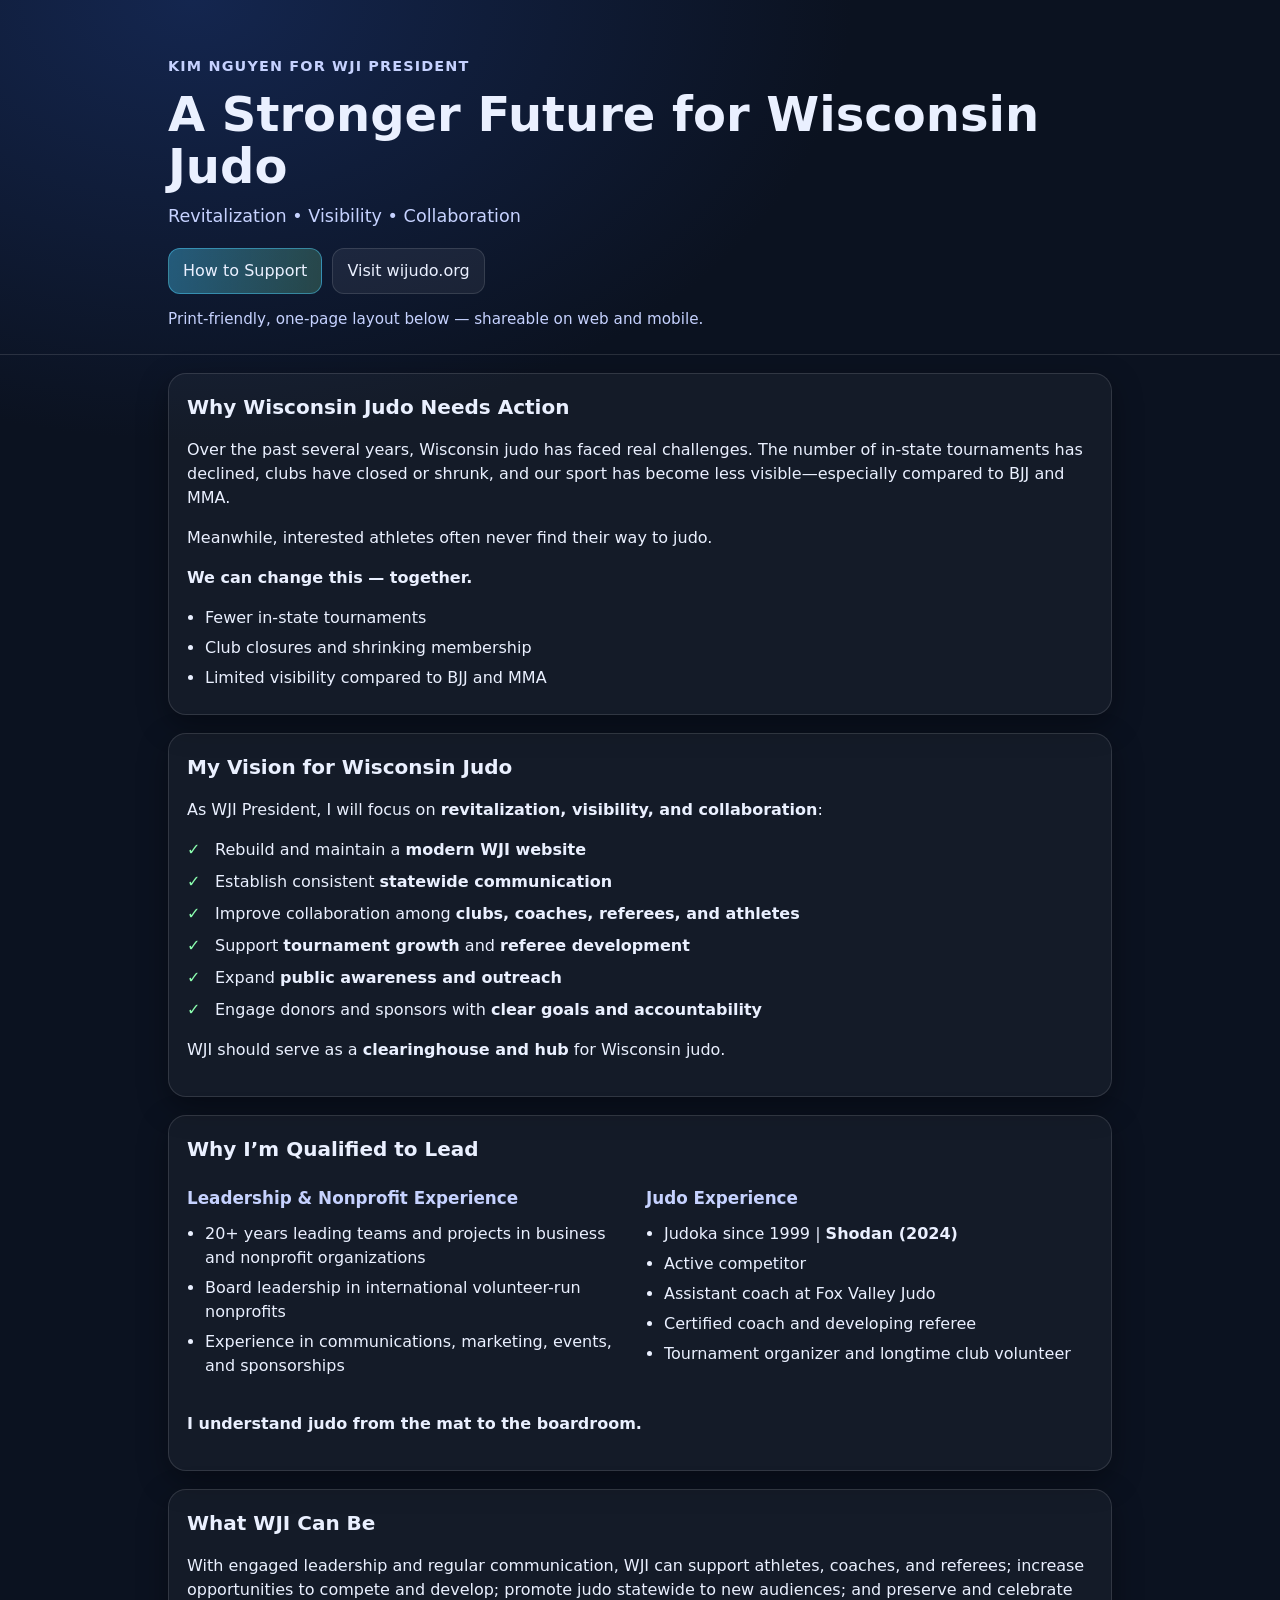
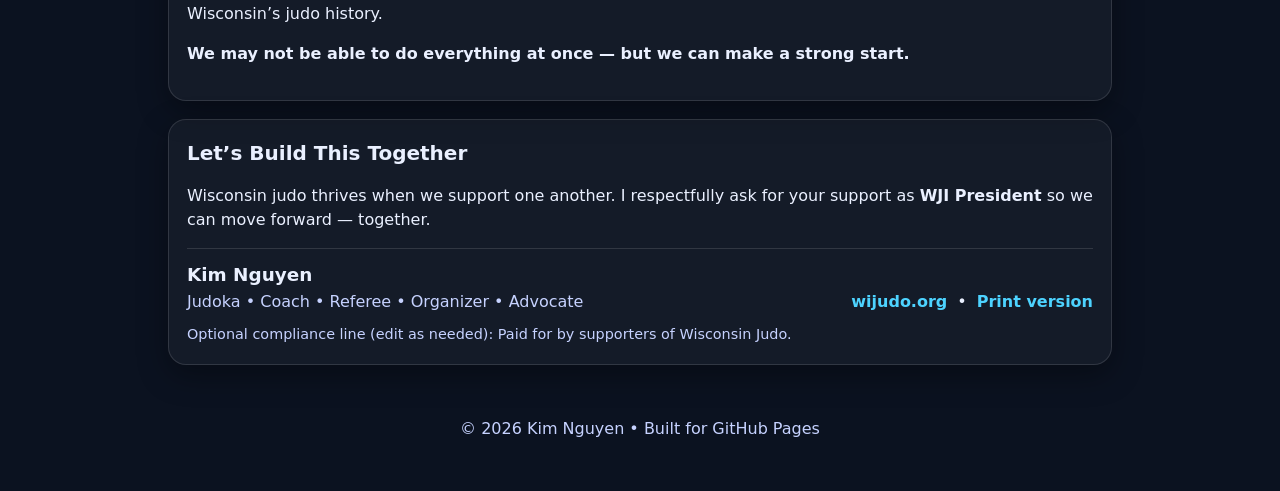
==== index.html @ 551368bd "Add files via upload" ====
<!doctype html>
<html lang="en">
<head>
  <meta charset="utf-8" />
  <meta name="viewport" content="width=device-width, initial-scale=1" />
  <title>A Stronger Future for Wisconsin Judo — Kim Nguyen for WJI President</title>
  <meta name="description" content="Campaign flyer: Kim Nguyen for WJI President — A Stronger Future for Wisconsin Judo" />
  <meta property="og:title" content="A Stronger Future for Wisconsin Judo" />
  <meta property="og:description" content="Kim Nguyen for WJI President" />
  <meta property="og:type" content="website" />
  <link rel="stylesheet" href="assets/styles.css" />
  <link rel="icon" href="assets/favicon.svg" type="image/svg+xml" />
</head>
<body>
  <a class="skip-link" href="#main">Skip to content</a>

  <header class="hero" role="banner">
    <div class="container">
      <p class="kicker">Kim Nguyen for WJI President</p>
      <h1>A Stronger Future for Wisconsin Judo</h1>
      <p class="subhead">Revitalization • Visibility • Collaboration</p>
      <div class="cta-row">
        <a class="btn primary" href="#support">How to Support</a>
        <a class="btn" href="https://wijudo.org" target="_blank" rel="noopener">Visit wijudo.org</a>
      </div>
      <p class="note">Print-friendly, one-page layout below — shareable on web and mobile.</p>
    </div>
  </header>

  <main id="main" class="container" role="main">

    <section class="card" aria-labelledby="why">
      <h2 id="why">Why Wisconsin Judo Needs Action</h2>
      <p>Over the past several years, Wisconsin judo has faced real challenges. The number of in-state tournaments has declined, clubs have closed or shrunk, and our sport has become less visible—especially compared to BJJ and MMA.</p>
      <p>Meanwhile, interested athletes often never find their way to judo.</p>
      <p class="emphasis">We can change this — together.</p>
      <ul class="bullets">
        <li>Fewer in-state tournaments</li>
        <li>Club closures and shrinking membership</li>
        <li>Limited visibility compared to BJJ and MMA</li>
      </ul>
    </section>

    <section class="card" aria-labelledby="vision">
      <h2 id="vision">My Vision for Wisconsin Judo</h2>
      <p>As WJI President, I will focus on <strong>revitalization, visibility, and collaboration</strong>:</p>
      <ul class="checks">
        <li>Rebuild and maintain a <strong>modern WJI website</strong></li>
        <li>Establish consistent <strong>statewide communication</strong></li>
        <li>Improve collaboration among <strong>clubs, coaches, referees, and athletes</strong></li>
        <li>Support <strong>tournament growth</strong> and <strong>referee development</strong></li>
        <li>Expand <strong>public awareness and outreach</strong></li>
        <li>Engage donors and sponsors with <strong>clear goals and accountability</strong></li>
      </ul>
      <p>WJI should serve as a <strong>clearinghouse and hub</strong> for Wisconsin judo.</p>
    </section>

    <section class="card grid" aria-labelledby="qualified">
      <h2 id="qualified" class="full">Why I’m Qualified to Lead</h2>

      <div class="col">
        <h3>Leadership &amp; Nonprofit Experience</h3>
        <ul class="bullets">
          <li>20+ years leading teams and projects in business and nonprofit organizations</li>
          <li>Board leadership in international volunteer-run nonprofits</li>
          <li>Experience in communications, marketing, events, and sponsorships</li>
        </ul>
      </div>

      <div class="col">
        <h3>Judo Experience</h3>
        <ul class="bullets">
          <li>Judoka since 1999 | <strong>Shodan (2024)</strong></li>
          <li>Active competitor</li>
          <li>Assistant coach at Fox Valley Judo</li>
          <li>Certified coach and developing referee</li>
          <li>Tournament organizer and longtime club volunteer</li>
        </ul>
      </div>

      <p class="full"><strong>I understand judo from the mat to the boardroom.</strong></p>
    </section>

    <section class="card" aria-labelledby="wji">
      <h2 id="wji">What WJI Can Be</h2>
      <p>With engaged leadership and regular communication, WJI can support athletes, coaches, and referees; increase opportunities to compete and develop; promote judo statewide to new audiences; and preserve and celebrate Wisconsin’s judo history.</p>
      <p class="emphasis">We may not be able to do everything at once — but we can make a strong start.</p>
    </section>

    <section class="card support" id="support" aria-labelledby="cta">
      <h2 id="cta">Let’s Build This Together</h2>
      <p>Wisconsin judo thrives when we support one another. I respectfully ask for your support as <strong>WJI President</strong> so we can move forward — together.</p>
      <div class="contact">
        <div>
          <p class="name">Kim Nguyen</p>
          <p class="roles">Judoka • Coach • Referee • Organizer • Advocate</p>
        </div>
        <div class="links">
          <a href="https://wijudo.org" target="_blank" rel="noopener">wijudo.org</a>
          <span aria-hidden="true">•</span>
          <a href="assets/print.html">Print version</a>
        </div>
      </div>
      <p class="fineprint">Optional compliance line (edit as needed): Paid for by supporters of Wisconsin Judo.</p>
    </section>

    <footer class="footer" role="contentinfo">
      <p>© <span id="year"></span> Kim Nguyen • Built for GitHub Pages</p>
    </footer>

  </main>

  <script>
    document.getElementById('year').textContent = new Date().getFullYear();
  </script>
</body>
</html>
---- assets/styles.css ----
/* Simple, print-friendly campaign flyer site */
:root{
  --bg:#0b1220;
  --card:#0f1a30;
  --text:#eaf0ff;
  --muted:#c6d2ff;
  --accent:#4dd3ff;
  --accent2:#8cffb0;
  --border:rgba(255,255,255,.12);
  --shadow: 0 10px 30px rgba(0,0,0,.35);
  --max: 980px;
}
*{box-sizing:border-box}
html,body{margin:0;padding:0}
body{
  font-family: system-ui,-apple-system,Segoe UI,Roboto,Ubuntu,Cantarell,Noto Sans,sans-serif;
  background: radial-gradient(1200px 800px at 15% 0%, #14264f 0%, var(--bg) 55%);
  color: var(--text);
  line-height: 1.5;
}
.container{max-width:var(--max); margin:0 auto; padding: 0 18px;}

.skip-link{position:absolute;left:-999px;top:auto;width:1px;height:1px;overflow:hidden;}
.skip-link:focus{left:18px;top:18px;width:auto;height:auto;background:#fff;color:#000;padding:8px 10px;border-radius:8px;z-index:10;}

.hero{padding: 56px 0 24px; border-bottom: 1px solid var(--border);}
.kicker{margin:0 0 10px; color: var(--muted); letter-spacing:.08em; text-transform:uppercase; font-weight:700; font-size:.9rem;}
.hero h1{margin:0 0 10px; font-size: clamp(2rem, 4vw, 3rem); line-height:1.1;}
.subhead{margin:0 0 18px; color: var(--muted); font-size:1.1rem;}
.note{margin:14px 0 0; color: var(--muted); font-size:.95rem;}

.cta-row{display:flex; gap:10px; flex-wrap:wrap; margin: 14px 0 0;}
.btn{display:inline-block; padding:10px 14px; border-radius:12px; border:1px solid var(--border); color:var(--text); text-decoration:none; background: rgba(255,255,255,.06);}
.btn:hover{border-color: rgba(255,255,255,.25)}
.btn.primary{background: linear-gradient(90deg, rgba(77,211,255,.35), rgba(140,255,176,.20)); border-color: rgba(77,211,255,.45)}

.card{background: rgba(255,255,255,.04); border:1px solid var(--border); border-radius:18px; padding:18px 18px; margin:18px 0; box-shadow: var(--shadow);}
.card h2{margin:0 0 10px; font-size:1.25rem;}
.card h3{margin:0 0 8px; font-size:1.05rem; color: var(--muted);}
.emphasis{font-weight:800; color: var(--text)}

.bullets, .checks{margin: 10px 0 0; padding-left: 18px;}
.bullets li{margin: 6px 0;}
.checks{list-style:none; padding-left: 0;}
.checks li{margin:8px 0; padding-left: 28px; position:relative;}
.checks li:before{content:'✓'; position:absolute; left:0; top:0; color: var(--accent2); font-weight:900;}

.grid{display:grid; grid-template-columns: 1fr; gap: 12px;}
.grid .full{grid-column: 1 / -1;}
@media (min-width: 760px){
  .grid{grid-template-columns: 1fr 1fr;}
}

.support .contact{display:flex; align-items:flex-end; justify-content:space-between; flex-wrap:wrap; gap: 10px; border-top: 1px solid var(--border); margin-top: 12px; padding-top: 12px;}
.name{margin:0; font-size:1.15rem; font-weight:900;}
.roles{margin:2px 0 0; color: var(--muted);}
.links{display:flex; gap:10px; align-items:center;}
.links a{color: var(--accent); text-decoration:none; font-weight:700;}
.links a:hover{text-decoration:underline;}
.fineprint{margin:10px 0 0; color: var(--muted); font-size:.9rem;}

.footer{padding: 18px 0 34px; color: var(--muted); text-align:center;}

/* Print styles */
@media print{
  body{background:#fff; color:#000;}
  .hero, .btn, .note, .footer, .links a[href^='http']{display:none !important;}
  .card{background:#fff; border:1px solid #bbb; box-shadow:none;}
  a{color:#000; text-decoration:none;}
}
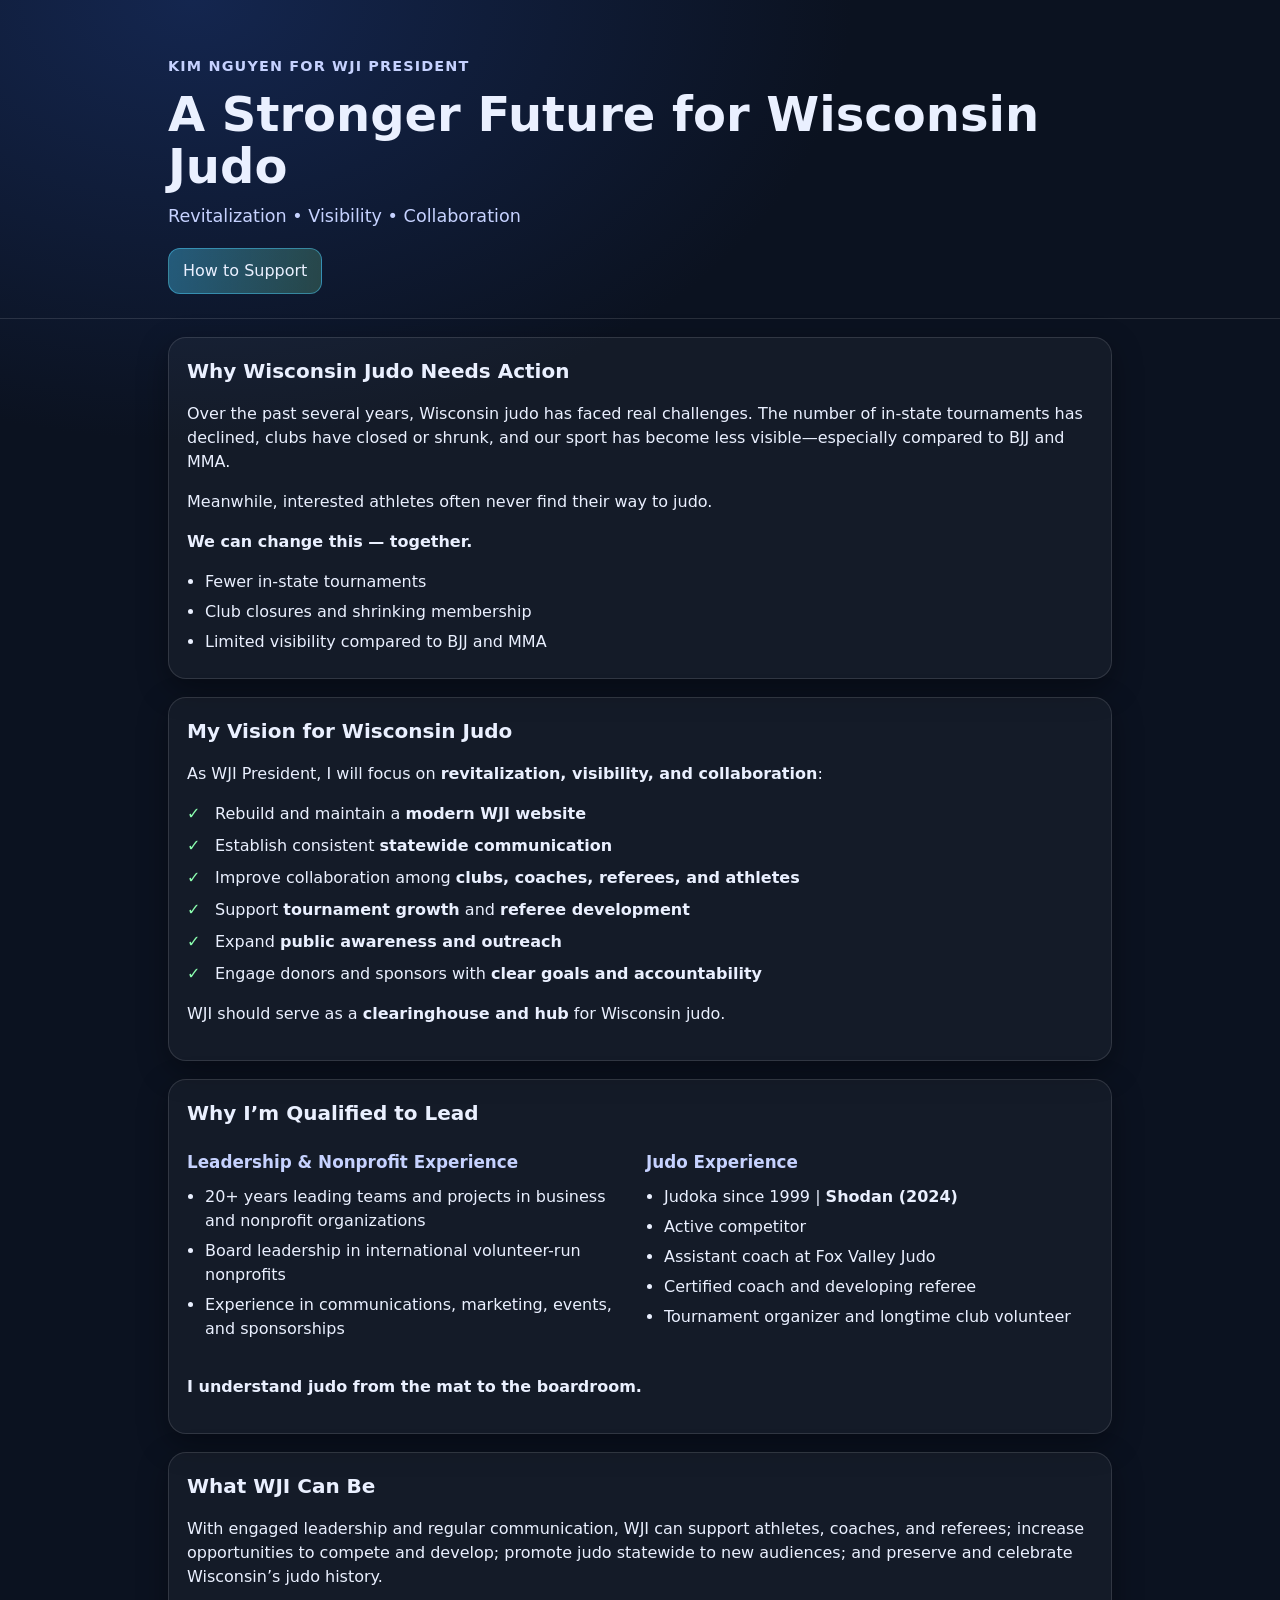
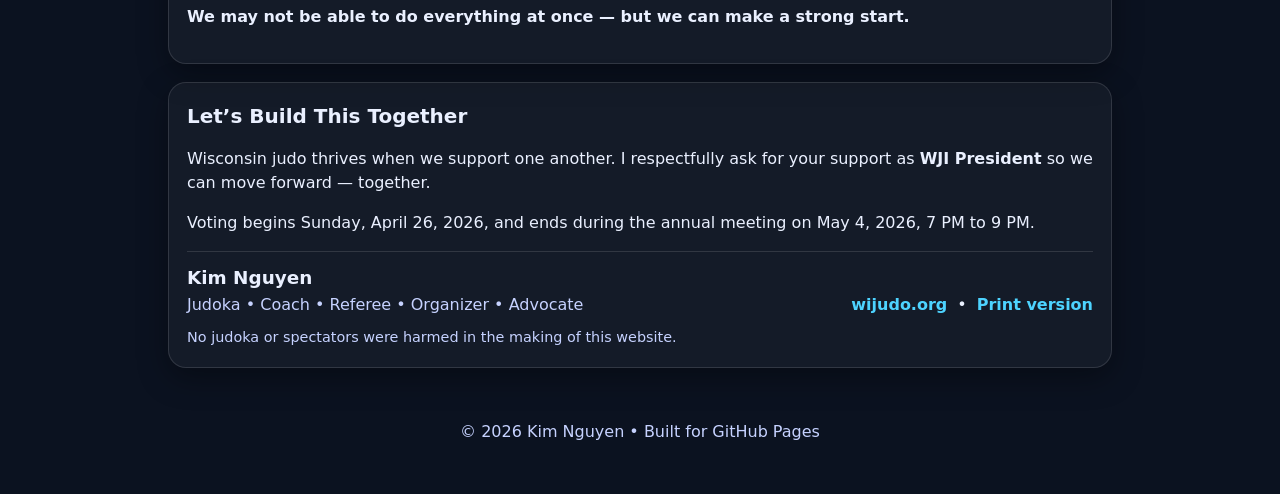
==== commit 5e6edd0b: "Revise footer text and add voting information Updated the footer compliance line and added voting da" ====
--- a/index.html
+++ b/index.html
@@ -21,9 +21,7 @@
       <p class="subhead">Revitalization • Visibility • Collaboration</p>
       <div class="cta-row">
         <a class="btn primary" href="#support">How to Support</a>
-        <a class="btn" href="https://wijudo.org" target="_blank" rel="noopener">Visit wijudo.org</a>
       </div>
-      <p class="note">Print-friendly, one-page layout below — shareable on web and mobile.</p>
     </div>
   </header>
 
@@ -90,6 +88,7 @@
     <section class="card support" id="support" aria-labelledby="cta">
       <h2 id="cta">Let’s Build This Together</h2>
       <p>Wisconsin judo thrives when we support one another. I respectfully ask for your support as <strong>WJI President</strong> so we can move forward — together.</p>
+      <p>Voting begins Sunday, April 26, 2026, and ends during the annual meeting on May 4, 2026, 7 PM to 9 PM.</p>
       <div class="contact">
         <div>
           <p class="name">Kim Nguyen</p>
@@ -101,7 +100,7 @@
           <a href="assets/print.html">Print version</a>
         </div>
       </div>
-      <p class="fineprint">Optional compliance line (edit as needed): Paid for by supporters of Wisconsin Judo.</p>
+      <p class="fineprint">No judoka or spectators were harmed in the making of this website.</p>
     </section>
 
     <footer class="footer" role="contentinfo">
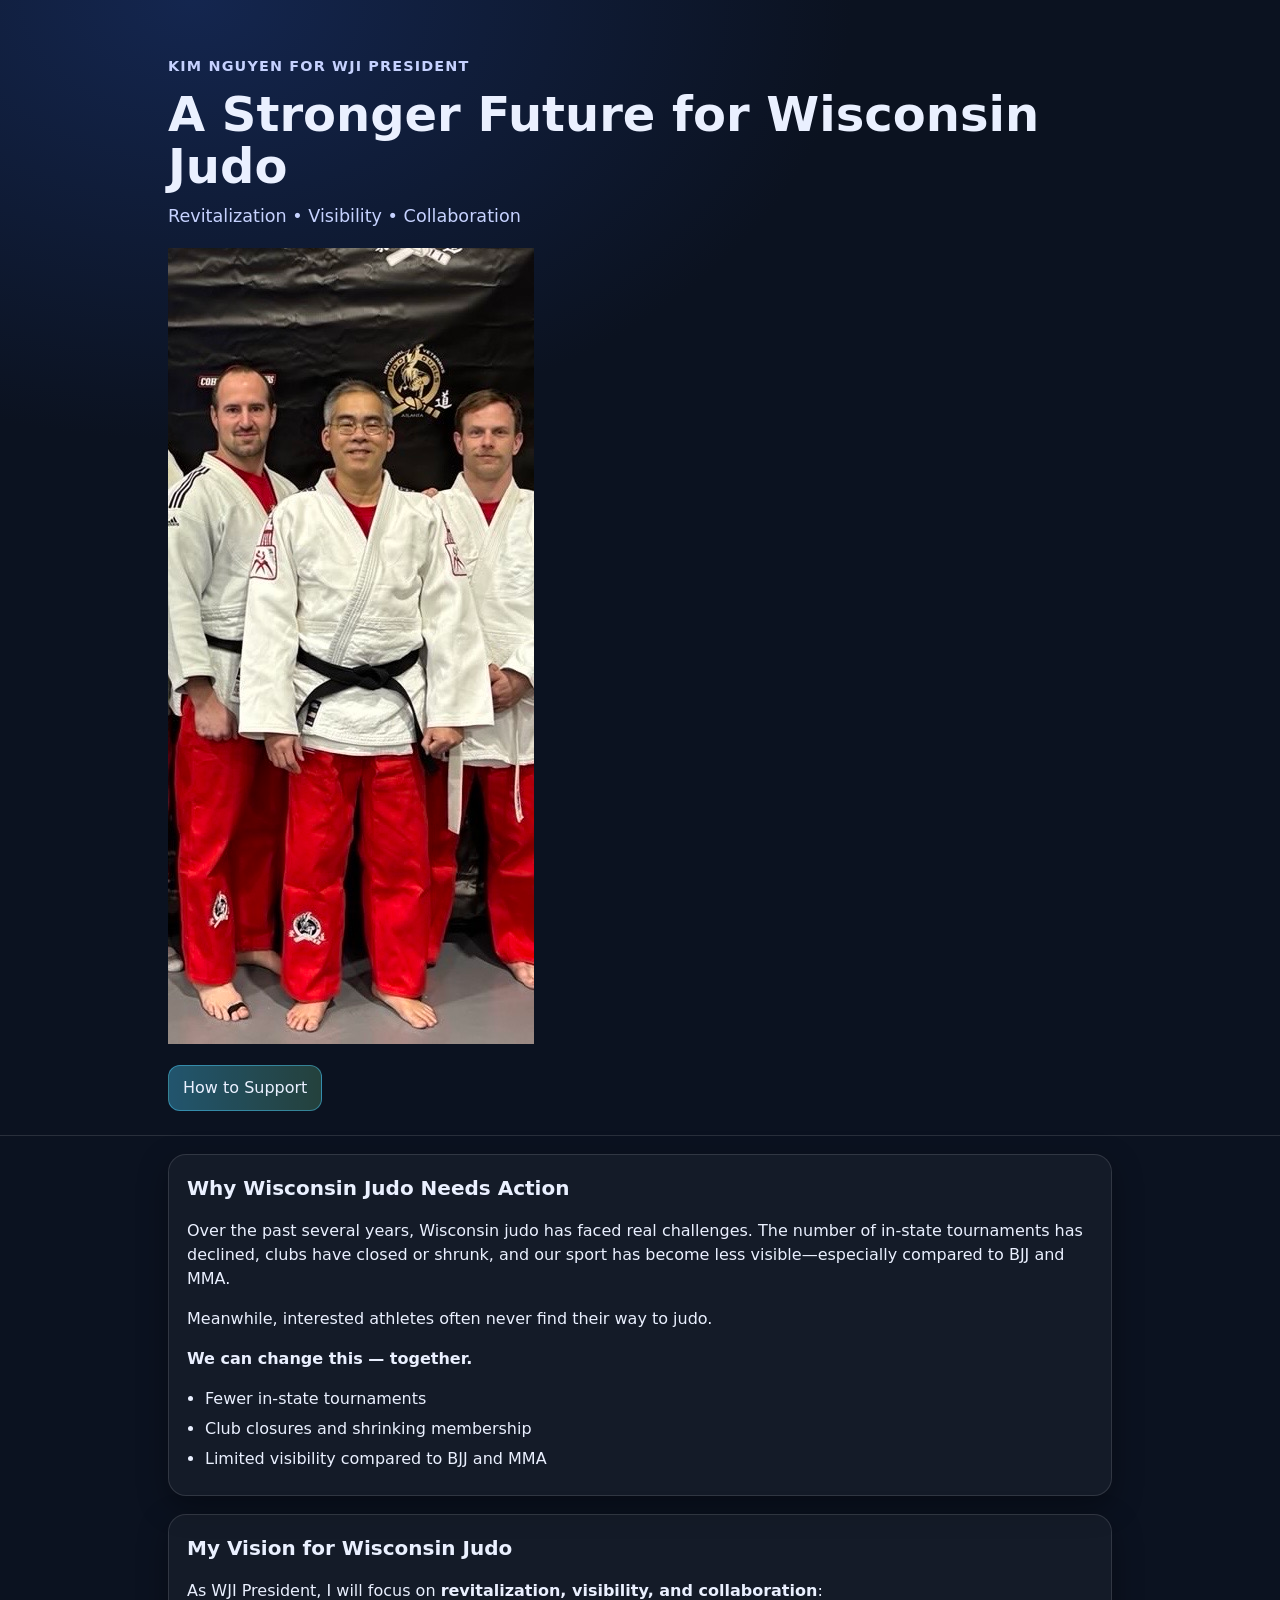
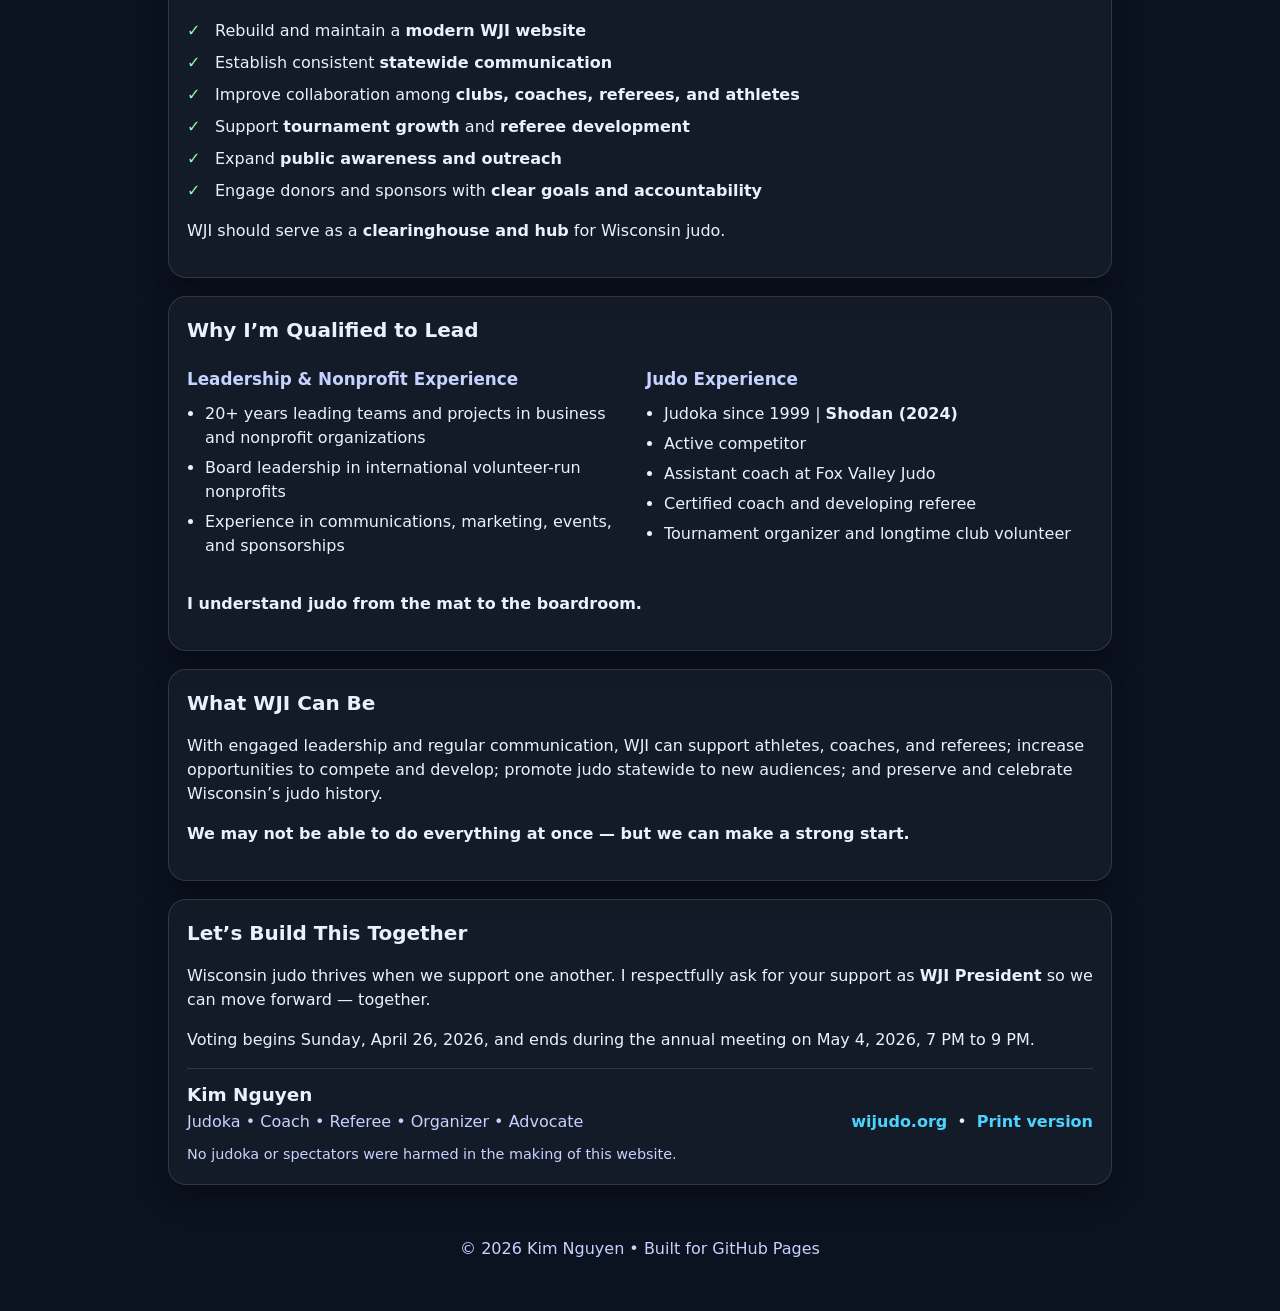
==== commit 04e92301: "Add hero media section with campaign photo" ====
--- a/index.html
+++ b/index.html
@@ -19,6 +19,13 @@
       <p class="kicker">Kim Nguyen for WJI President</p>
       <h1>A Stronger Future for Wisconsin Judo</h1>
       <p class="subhead">Revitalization • Visibility • Collaboration</p>
+      <div class="hero-media">
+        <img
+          src="assets/IMG_5365.jpg"
+          alt="Campaign photo"
+          loading="eager"
+        />
+      </div>
       <div class="cta-row">
         <a class="btn primary" href="#support">How to Support</a>
       </div>
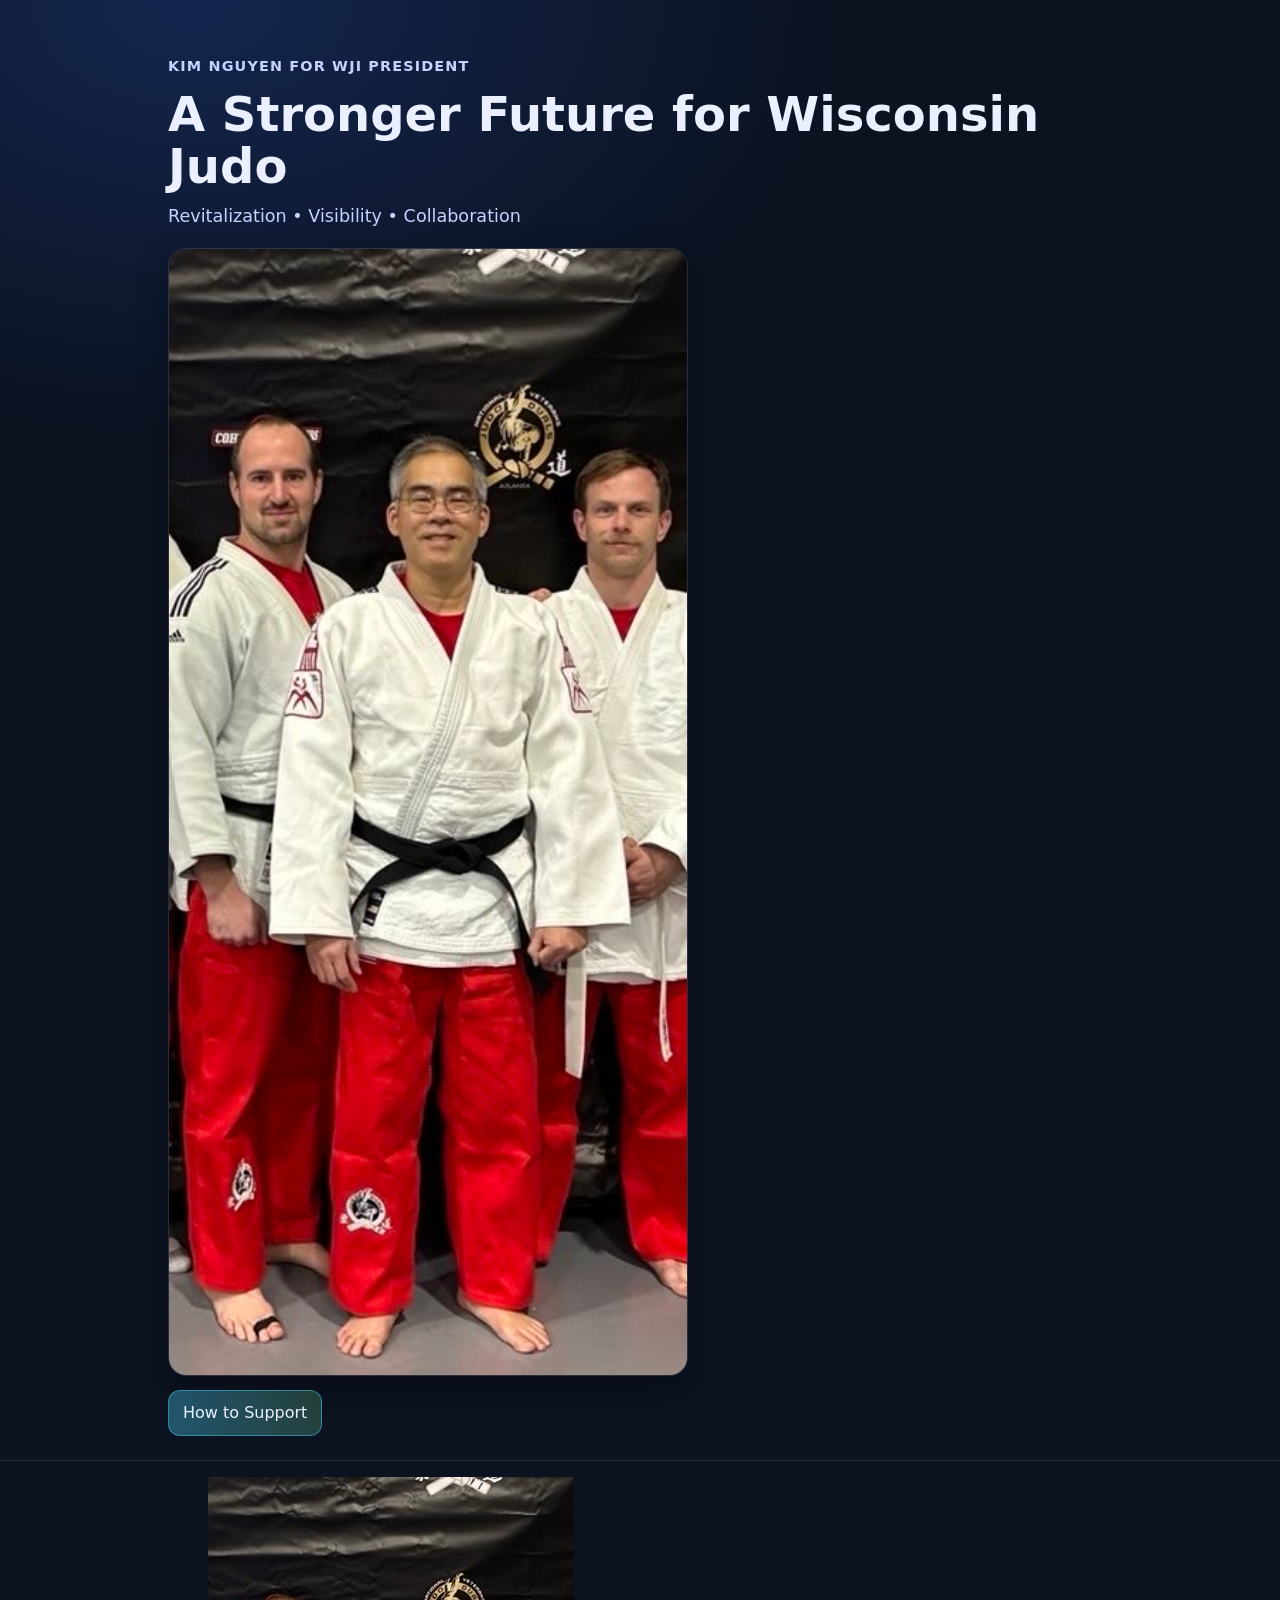
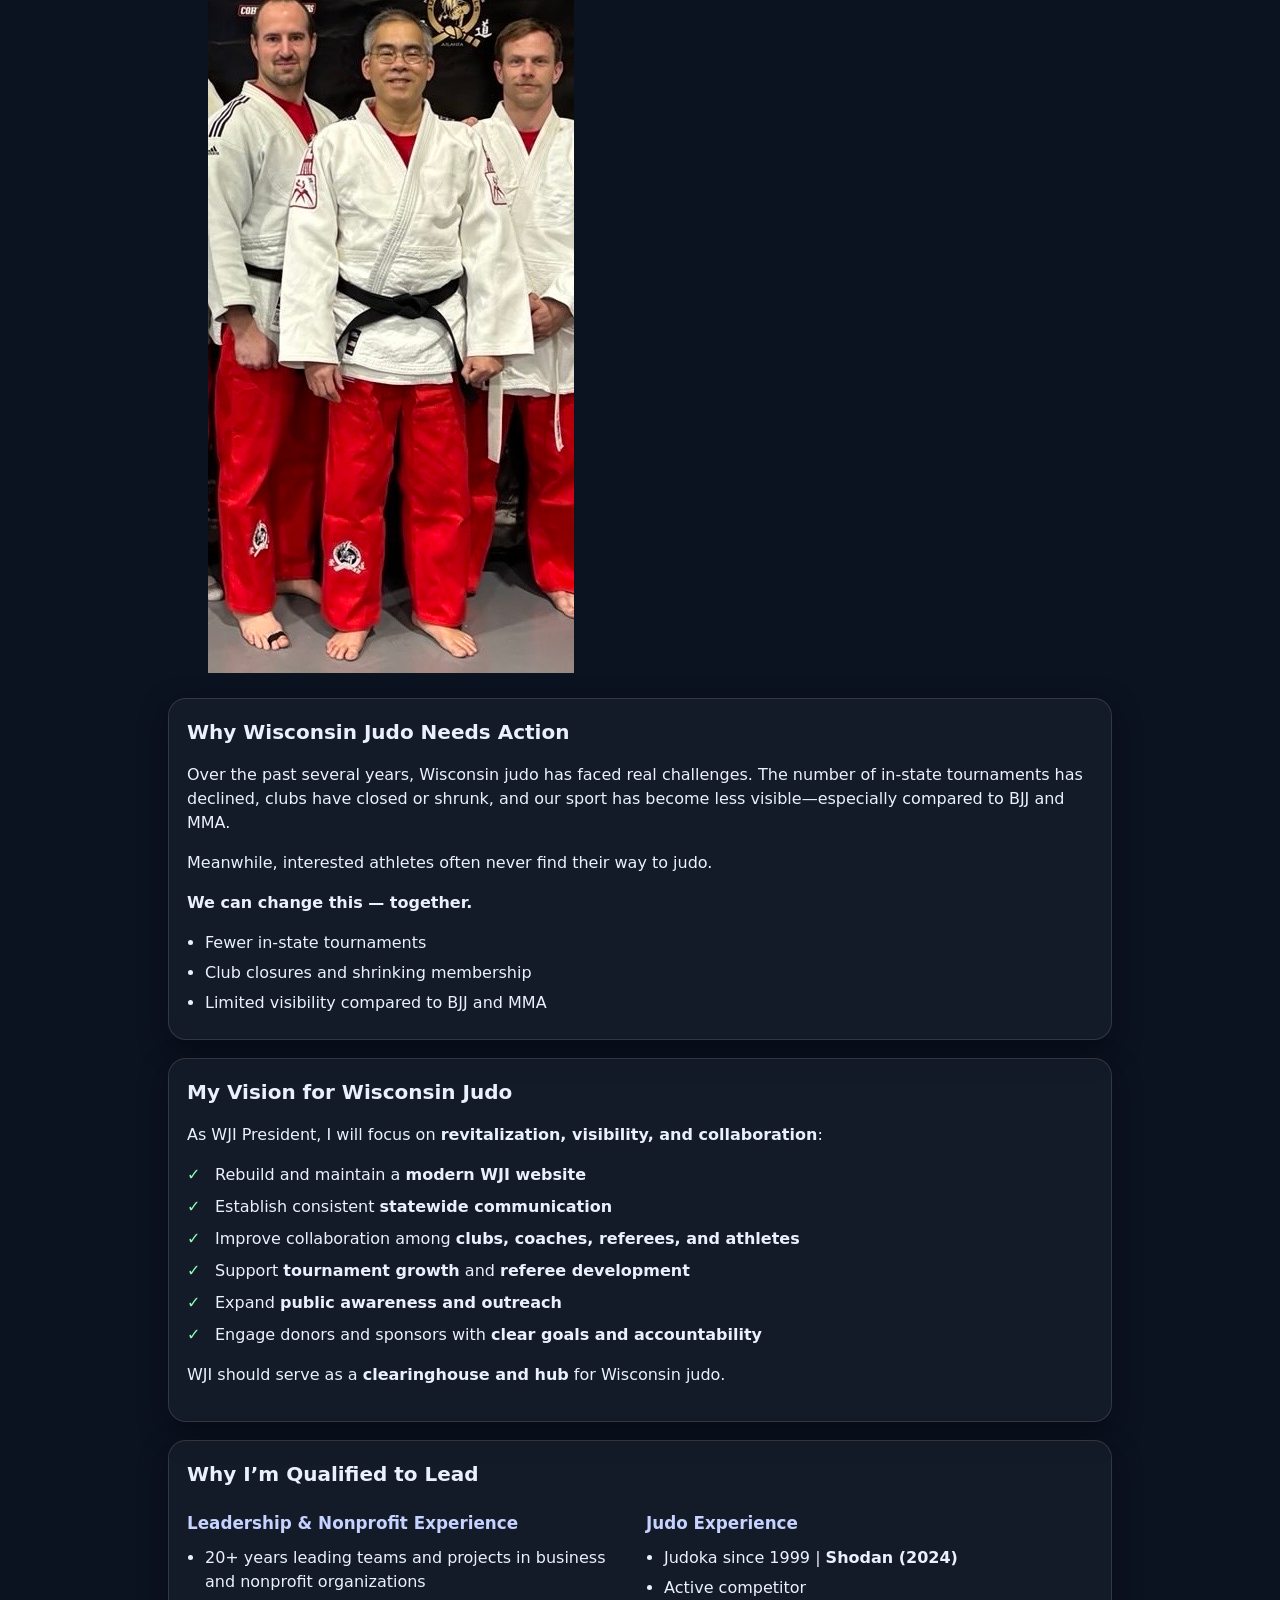
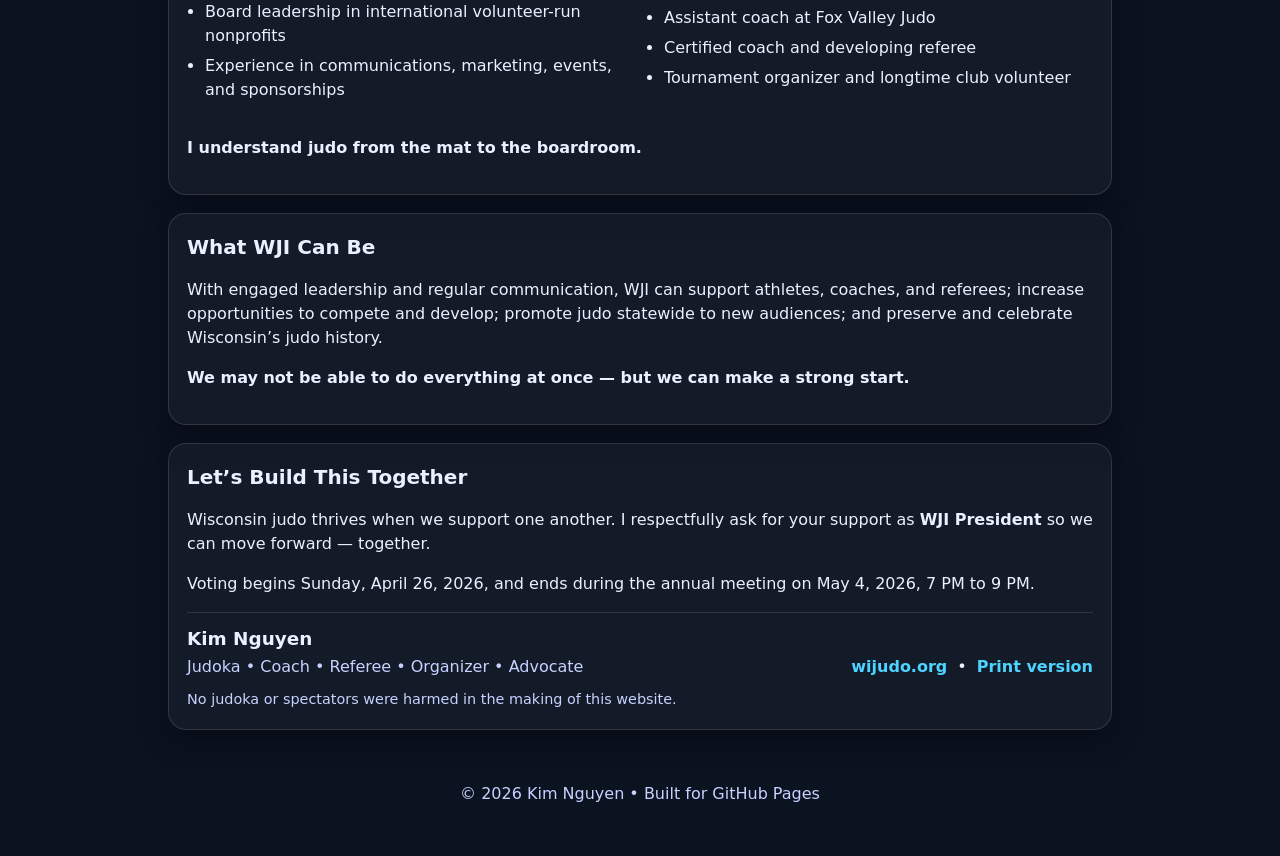
==== commit 1aeed2b0: "Add image of Kim Nguyen to main content Added an image of Kim Nguyen with teammates to the main sect" ====
--- a/index.html
+++ b/index.html
@@ -33,6 +33,11 @@
   </header>
 
   <main id="main" class="container" role="main">
+    
+    <figure class="float-photo">
+      <img src="assets/IMG_5365.jpg" 
+        alt="Kim Nguyen with Wisconsin teammates in Atlanta" />
+    </figure>
 
     <section class="card" aria-labelledby="why">
       <h2 id="why">Why Wisconsin Judo Needs Action</h2>
--- a/assets/styles.css
+++ b/assets/styles.css
@@ -30,6 +30,20 @@
 .note{margin:14px 0 0; color: var(--muted); font-size:.95rem;}
 
 .cta-row{display:flex; gap:10px; flex-wrap:wrap; margin: 14px 0 0;}
+.hero-media{
+  margin-top: 18px;
+  border: 1px solid var(--border);
+  border-radius: 18px;
+  overflow: hidden;
+  box-shadow: var(--shadow);
+  max-width: 520px;
+}
+
+.hero-media img{
+  display: block;
+  width: 100%;
+  height: auto;
+}
 .btn{display:inline-block; padding:10px 14px; border-radius:12px; border:1px solid var(--border); color:var(--text); text-decoration:none; background: rgba(255,255,255,.06);}
 .btn:hover{border-color: rgba(255,255,255,.25)}
 .btn.primary{background: linear-gradient(90deg, rgba(77,211,255,.35), rgba(140,255,176,.20)); border-color: rgba(77,211,255,.45)}
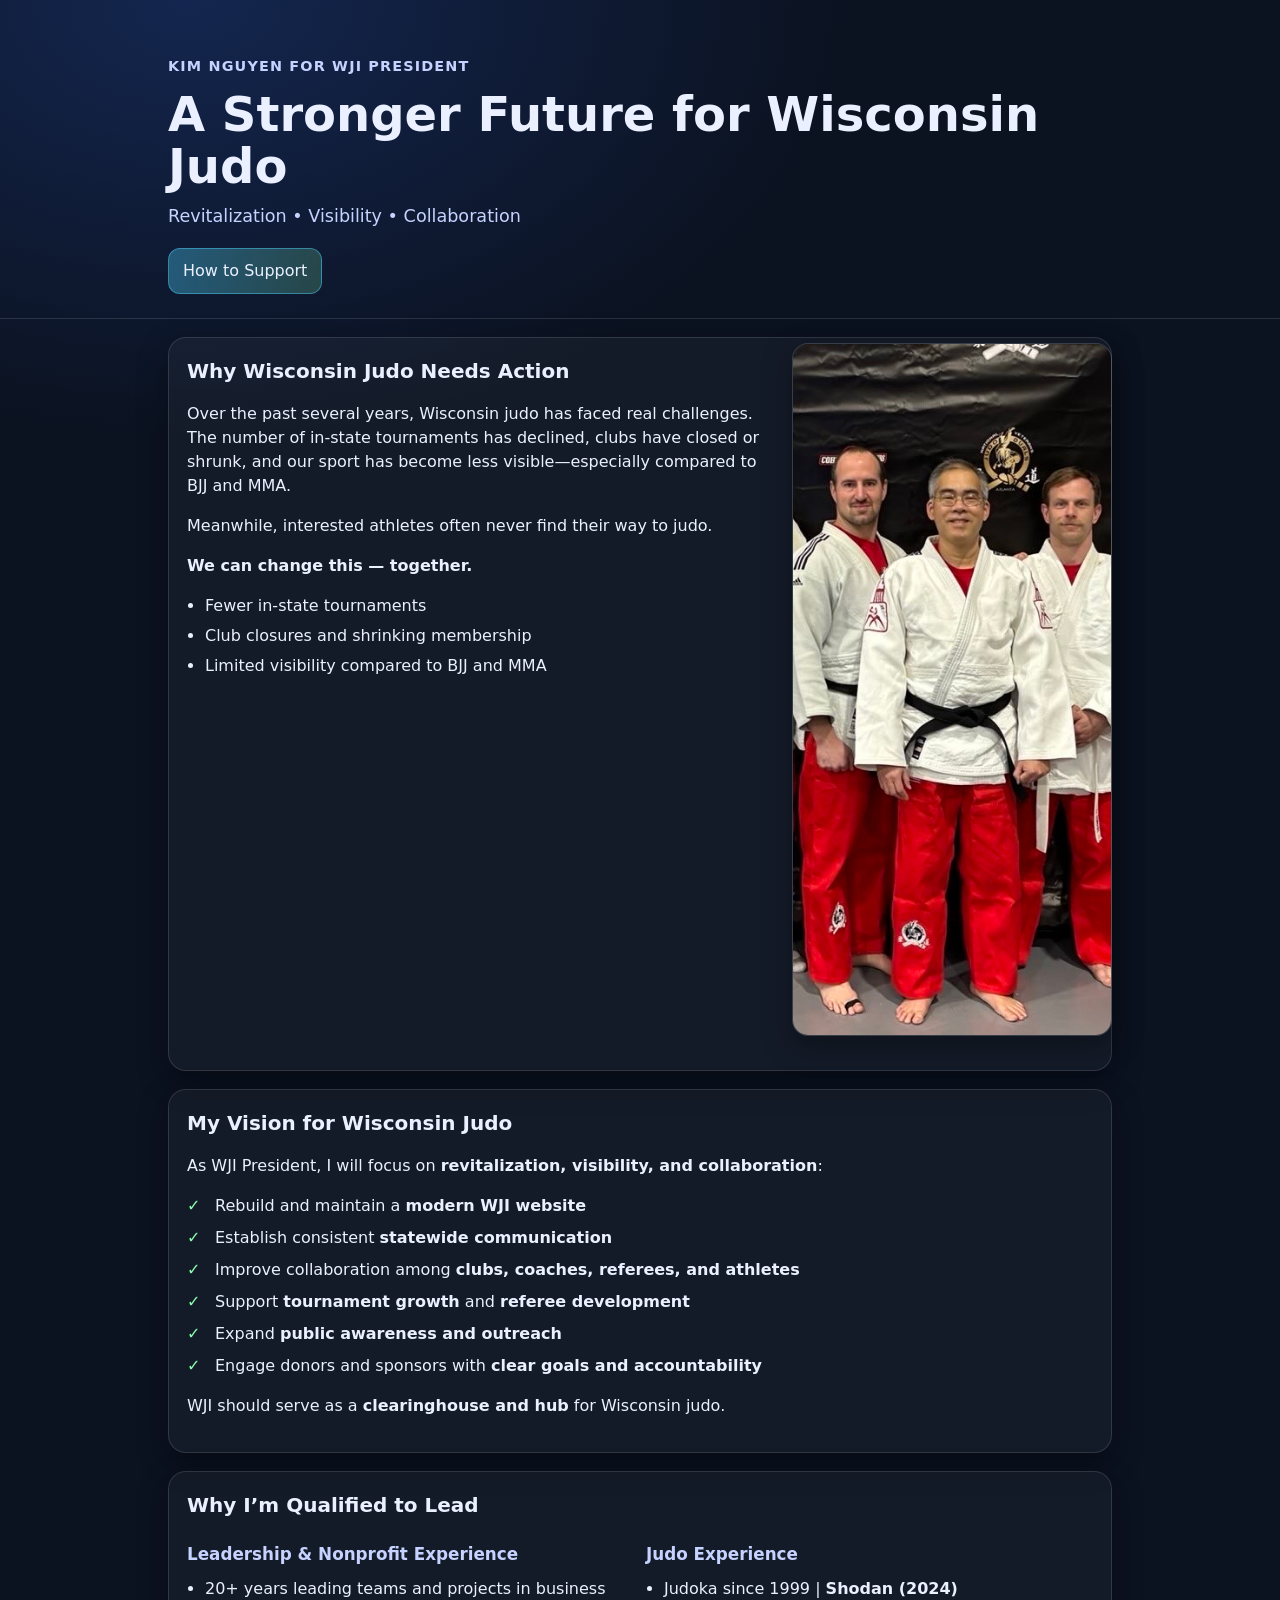
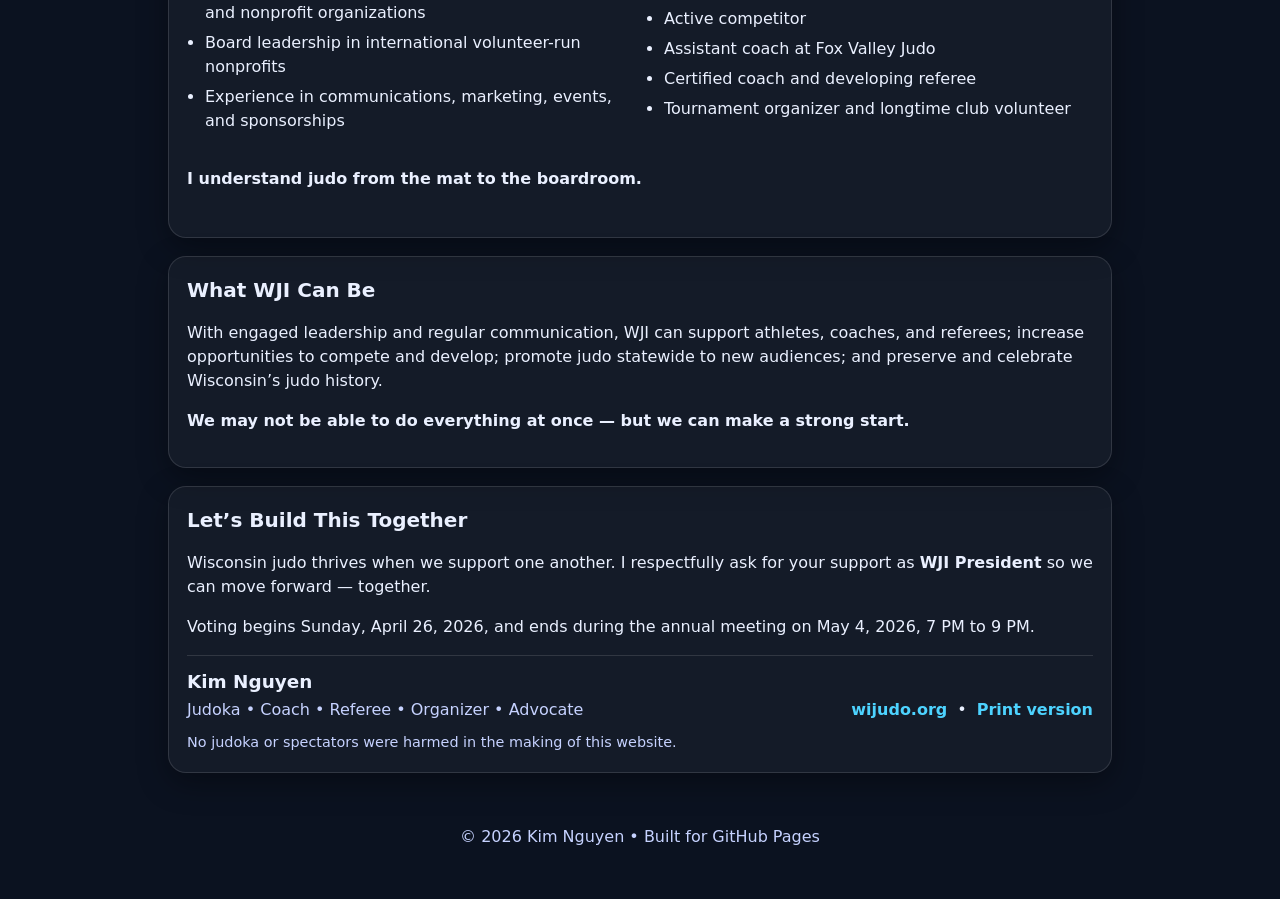
==== commit 0c041750: "Remove hero media section from index.html Removed hero media section with campaign photo." ====
--- a/index.html
+++ b/index.html
@@ -19,13 +19,6 @@
       <p class="kicker">Kim Nguyen for WJI President</p>
       <h1>A Stronger Future for Wisconsin Judo</h1>
       <p class="subhead">Revitalization • Visibility • Collaboration</p>
-      <div class="hero-media">
-        <img
-          src="assets/IMG_5365.jpg"
-          alt="Campaign photo"
-          loading="eager"
-        />
-      </div>
       <div class="cta-row">
         <a class="btn primary" href="#support">How to Support</a>
       </div>
--- a/assets/styles.css
+++ b/assets/styles.css
@@ -82,3 +82,39 @@
   .card{background:#fff; border:1px solid #bbb; box-shadow:none;}
   a{color:#000; text-decoration:none;}
 }
+
+/* Floating campaign photo */
+.float-photo{
+  float: right;
+  width: 320px;
+  max-width: 45%;
+  margin: 6px 0 16px 18px;
+  border: 1px solid var(--border);
+  border-radius: 16px;
+  overflow: hidden;
+  box-shadow: var(--shadow);
+  background: rgba(255,255,255,.04);
+}
+
+.float-photo img{
+  display: block;
+  width: 100%;
+  height: auto;
+}
+
+/* Clear float after main content blocks */
+.card::after{
+  content: "";
+  display: table;
+  clear: both;
+}
+
+/* Mobile behavior: stack, no float */
+@media (max-width: 760px){
+  .float-photo{
+    float: none;
+    width: 100%;
+    max-width: 100%;
+    margin: 0 0 18px 0;
+  }
+}
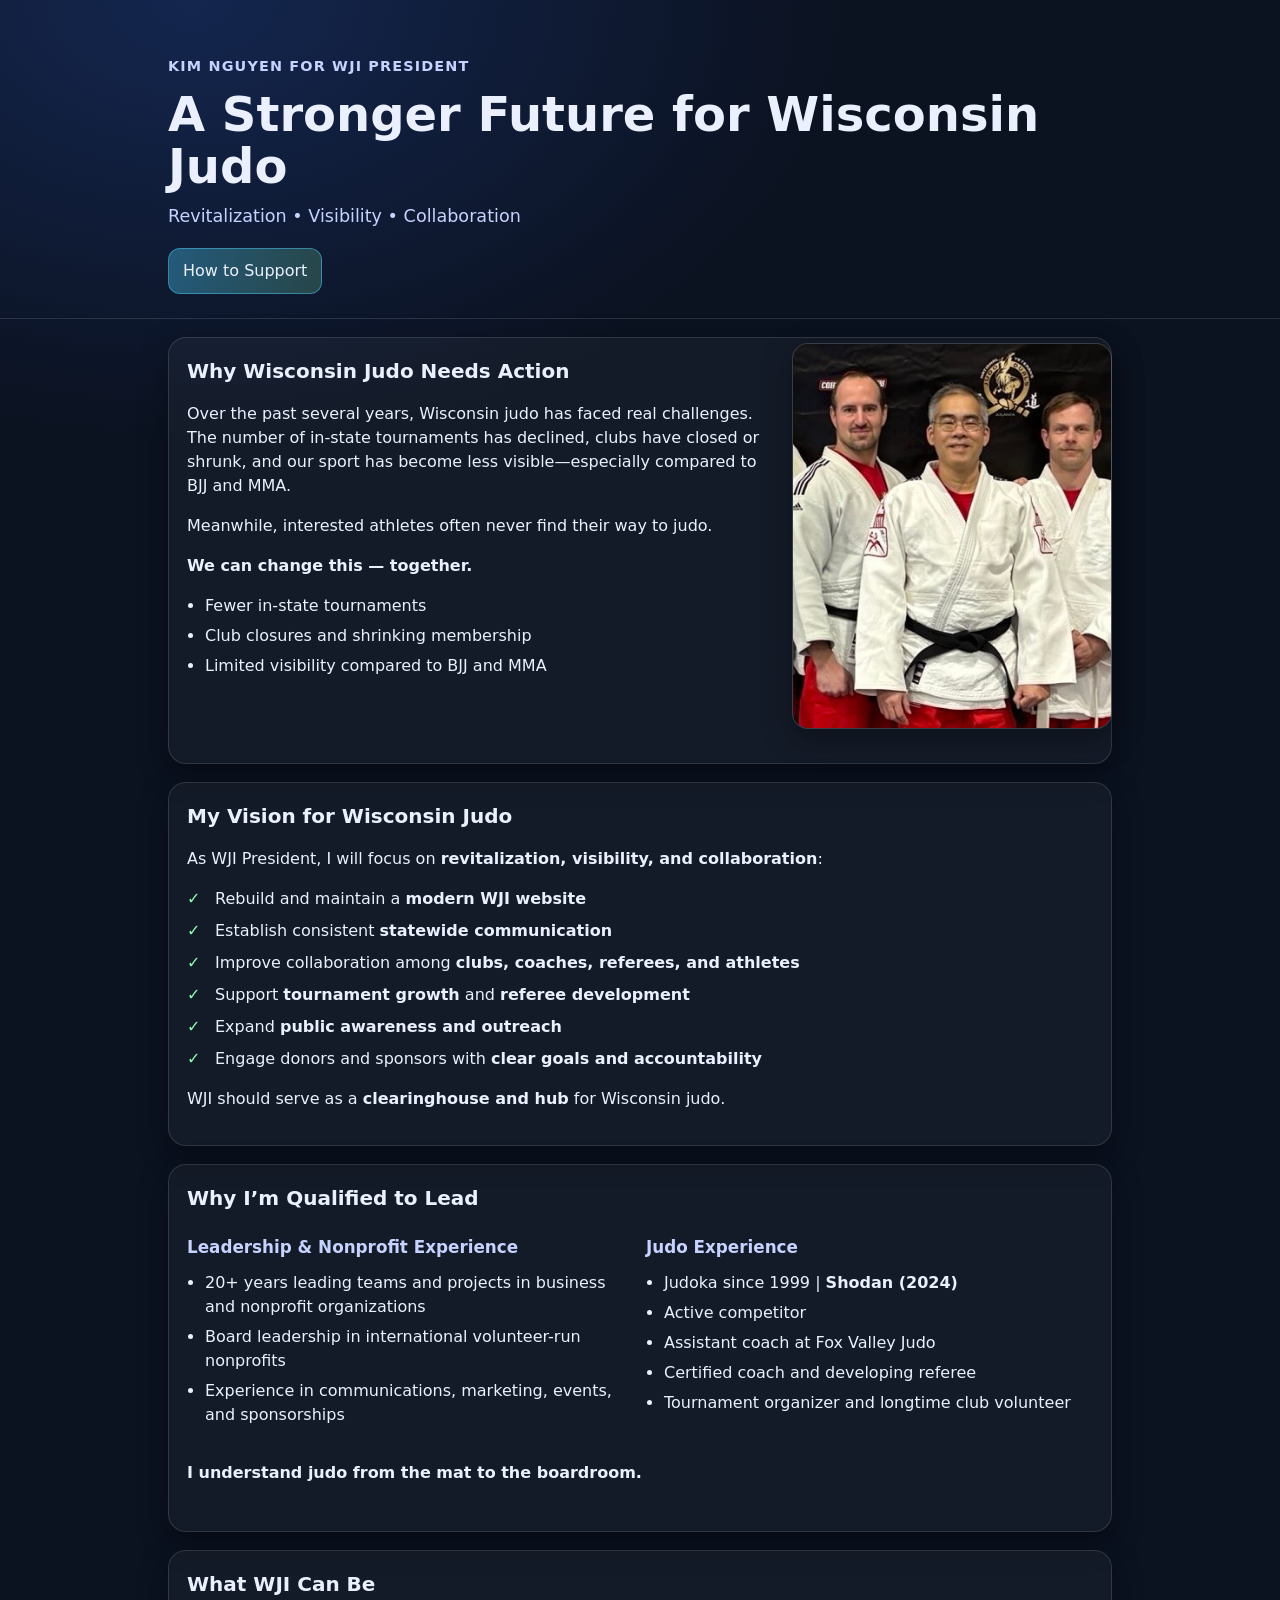
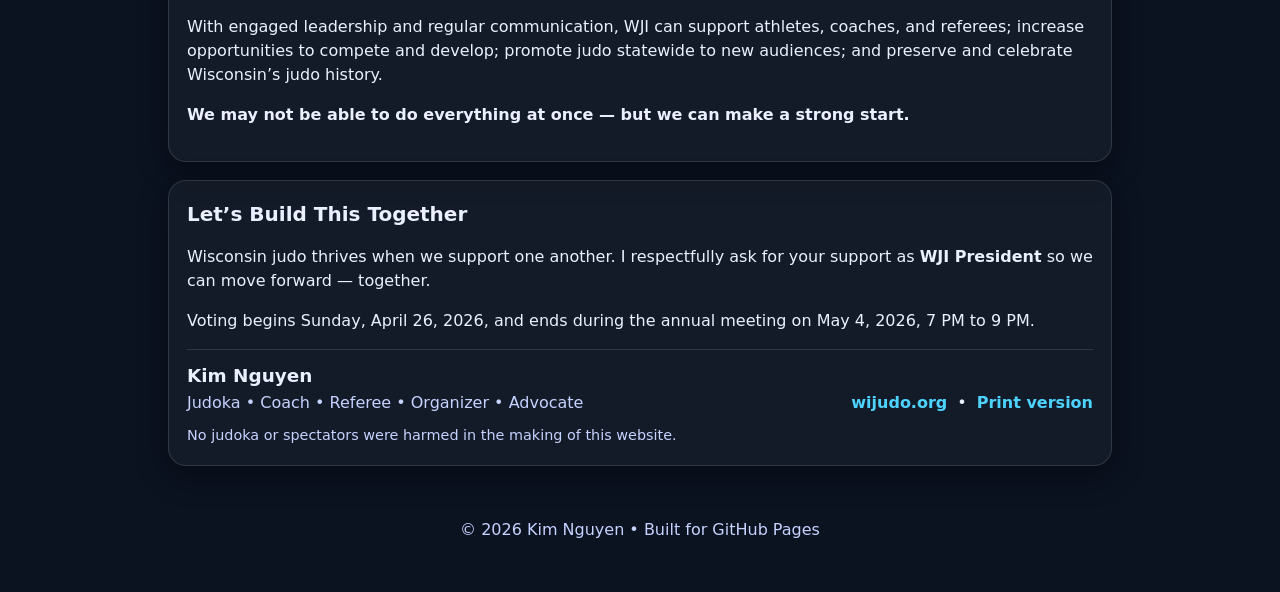
==== commit ecad78ae: "Enhance SEO with Open Graph and Twitter meta tags Added Open Graph and Twitter meta tags for improve" ====
--- a/index.html
+++ b/index.html
@@ -3,11 +3,29 @@
 <head>
   <meta charset="utf-8" />
   <meta name="viewport" content="width=device-width, initial-scale=1" />
+
   <title>A Stronger Future for Wisconsin Judo — Kim Nguyen for WJI President</title>
   <meta name="description" content="Campaign flyer: Kim Nguyen for WJI President — A Stronger Future for Wisconsin Judo" />
+
+  <!-- Canonical / Open Graph -->
+  <meta property="og:type" content="website" />
+  <meta property="og:url" content="https://tkimnguyen.github.io/wji-flyer/" />
   <meta property="og:title" content="A Stronger Future for Wisconsin Judo" />
-  <meta property="og:description" content="Kim Nguyen for WJI President" />
-  <meta property="og:type" content="website" />
+  <meta property="og:description" content="Kim Nguyen for WJI President — Revitalization • Visibility • Collaboration" />
+  <meta property="og:image" content="https://tkimnguyen.github.io/wji-flyer/assets/IMG_5365.jpg" />
+  <meta property="og:image:alt" content="Campaign photo" />
+
+  <!-- Optional but recommended: explicit image dimensions help some scrapers -->
+  <meta property="og:image:width" content="1200" />
+  <meta property="og:image:height" content="630" />
+
+  <!-- Twitter / X -->
+  <meta name="twitter:card" content="summary_large_image" />
+  <meta name="twitter:title" content="A Stronger Future for Wisconsin Judo" />
+  <meta name="twitter:description" content="Kim Nguyen for WJI President — Revitalization • Visibility • Collaboration" />
+  <meta name="twitter:image" content="https://tkimnguyen.github.io/wji-flyer/assets/IMG_5365.jpg" />
+  <meta name="twitter:image:alt" content="Campaign photo" />
+
   <link rel="stylesheet" href="assets/styles.css" />
   <link rel="icon" href="assets/favicon.svg" type="image/svg+xml" />
 </head>
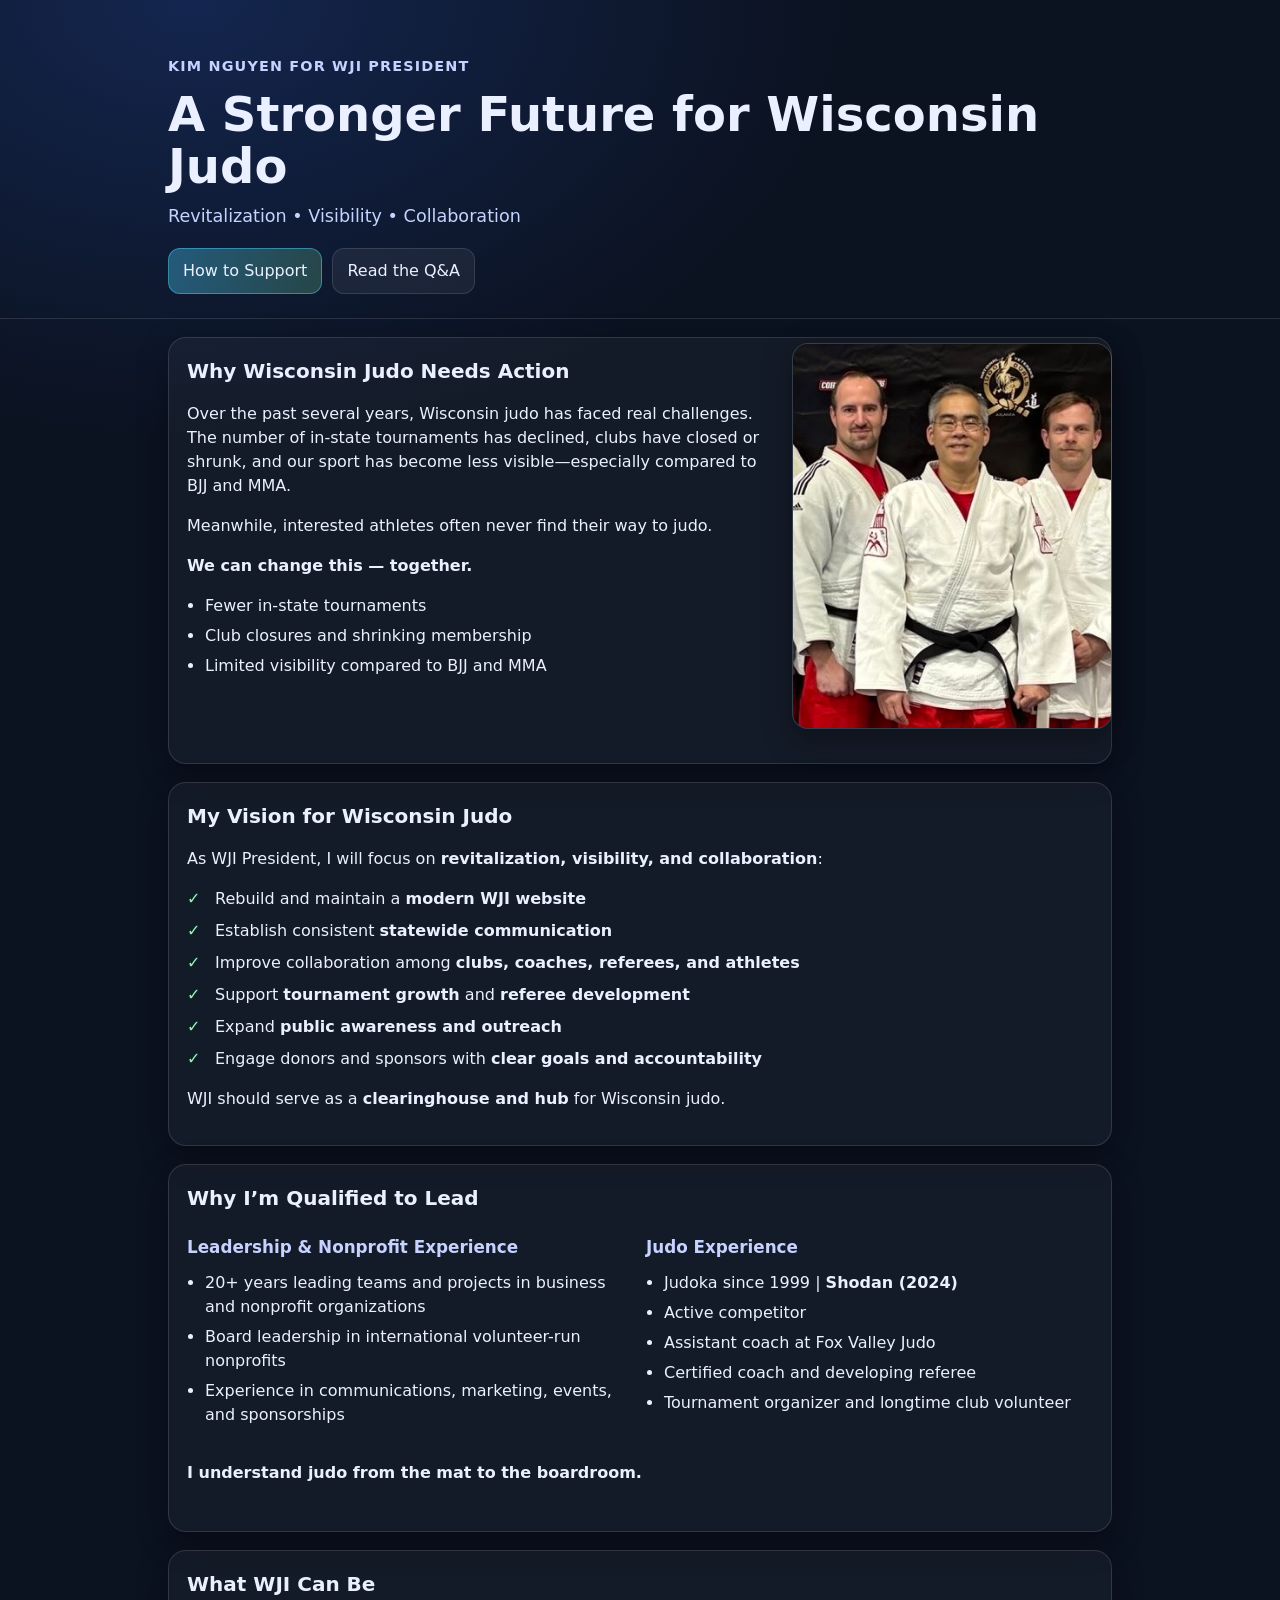
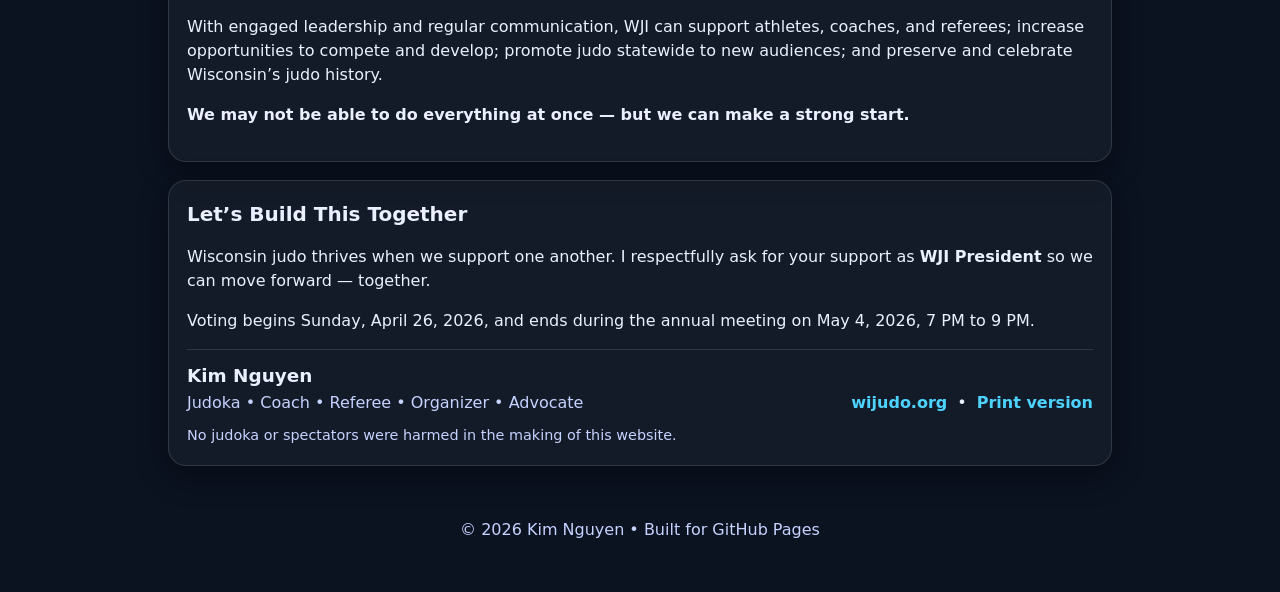
==== commit 835d3108: "Add Q&A link to the call-to-action section" ====
--- a/index.html
+++ b/index.html
@@ -39,6 +39,7 @@
       <p class="subhead">Revitalization • Visibility • Collaboration</p>
       <div class="cta-row">
         <a class="btn primary" href="#support">How to Support</a>
+        <a class="btn" href="qa.html">Read the Q&amp;A</a>
       </div>
     </div>
   </header>
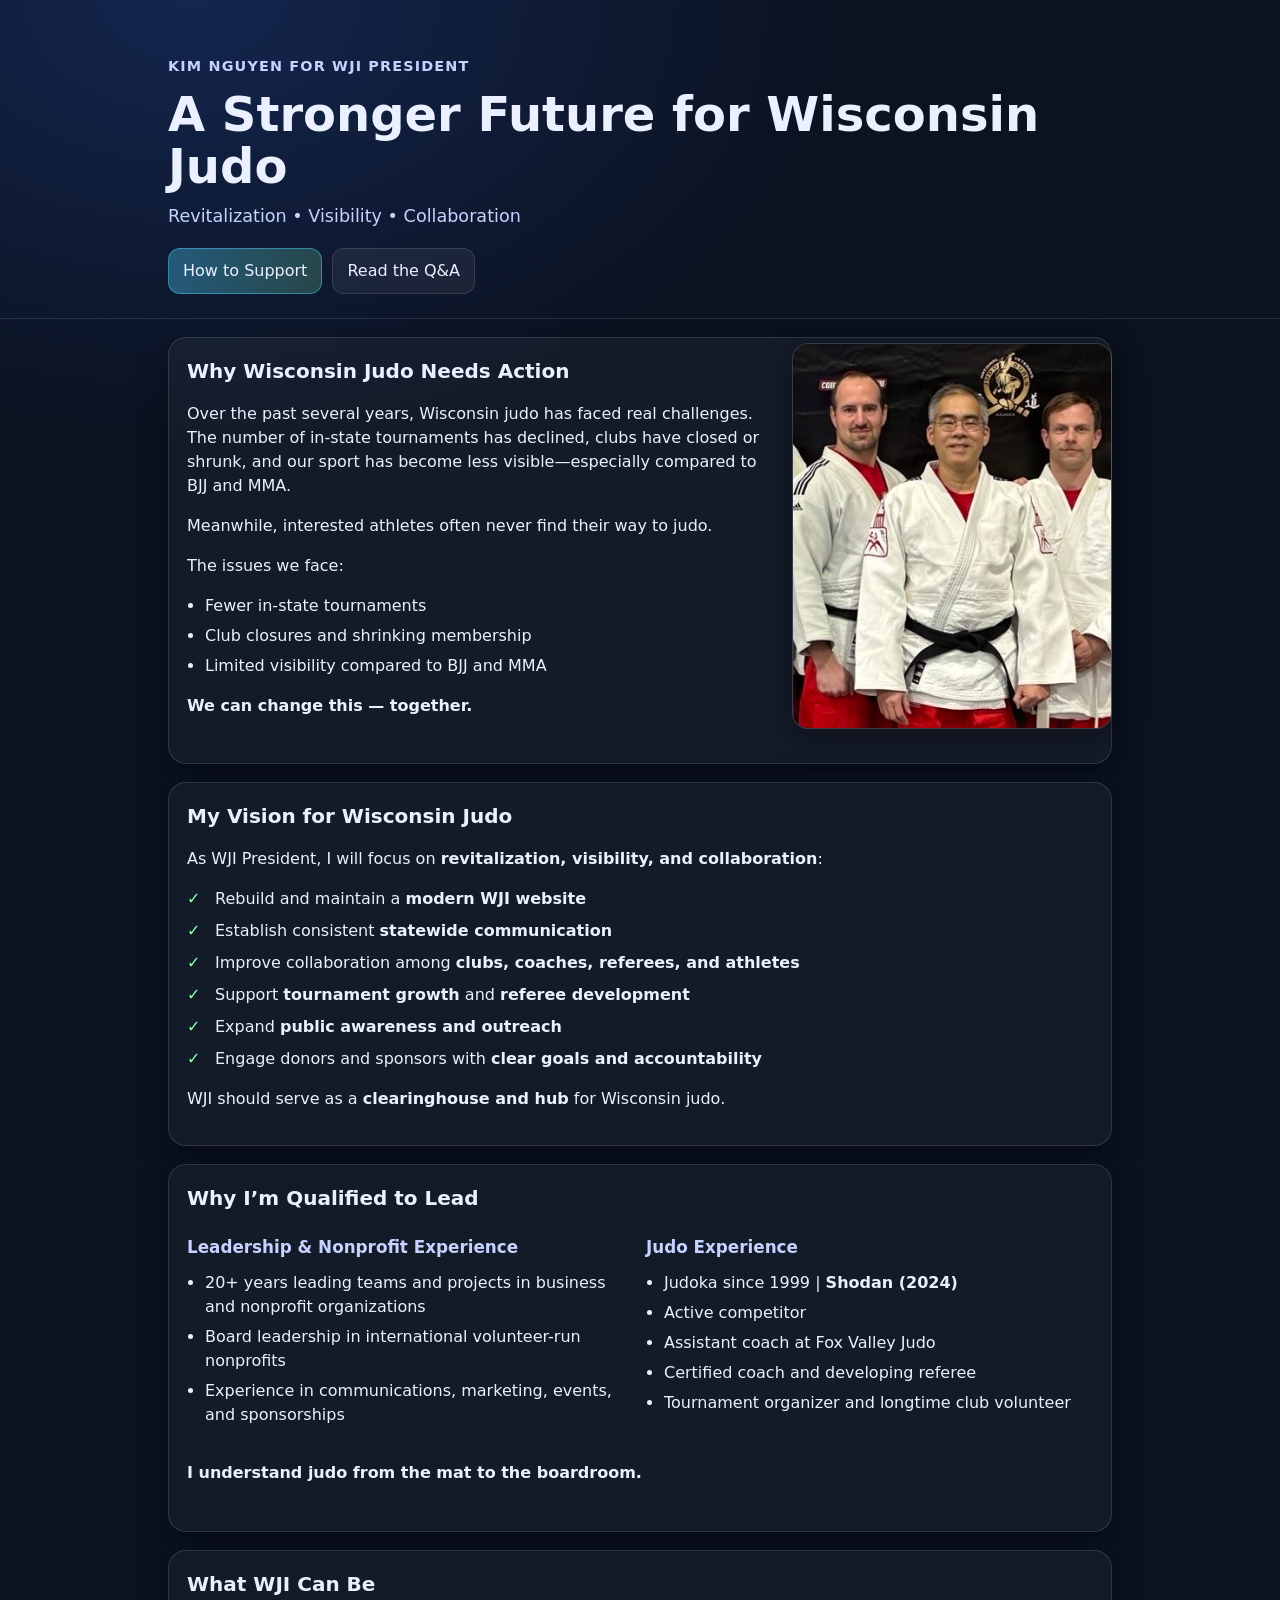
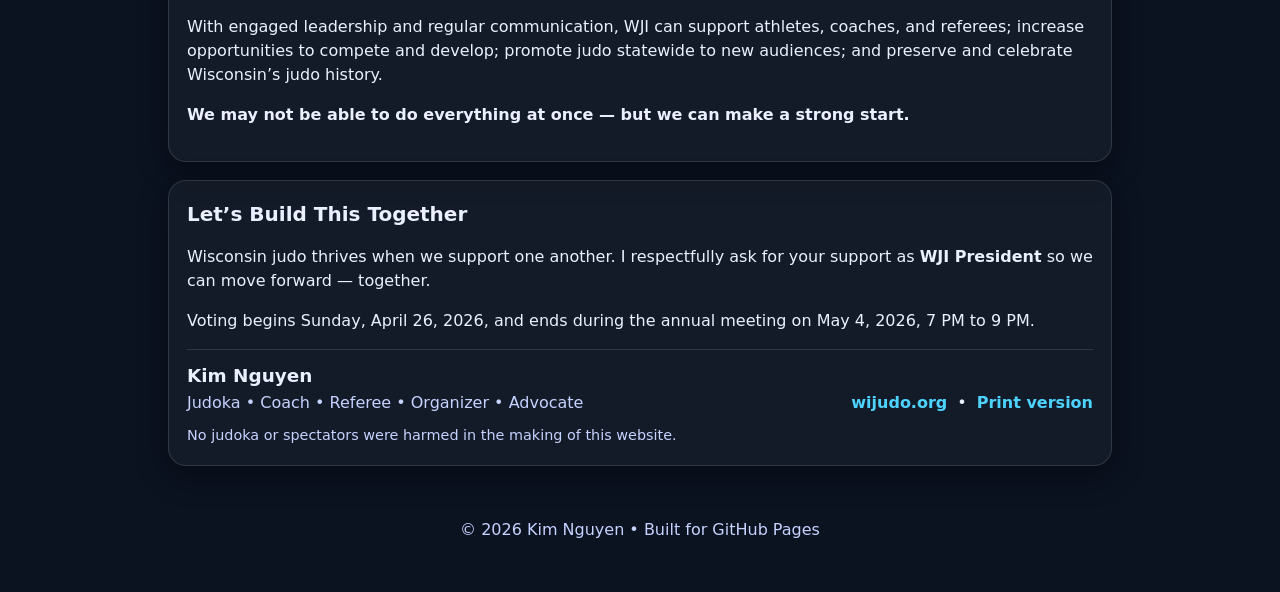
==== commit a41961ef: "Update challenges" ====
--- a/index.html
+++ b/index.html
@@ -55,12 +55,13 @@
       <h2 id="why">Why Wisconsin Judo Needs Action</h2>
       <p>Over the past several years, Wisconsin judo has faced real challenges. The number of in-state tournaments has declined, clubs have closed or shrunk, and our sport has become less visible—especially compared to BJJ and MMA.</p>
       <p>Meanwhile, interested athletes often never find their way to judo.</p>
-      <p class="emphasis">We can change this — together.</p>
+      <p>The issues we face:</p>
       <ul class="bullets">
         <li>Fewer in-state tournaments</li>
         <li>Club closures and shrinking membership</li>
         <li>Limited visibility compared to BJJ and MMA</li>
       </ul>
+      <p class="emphasis">We can change this — together.</p>
     </section>
 
     <section class="card" aria-labelledby="vision">
